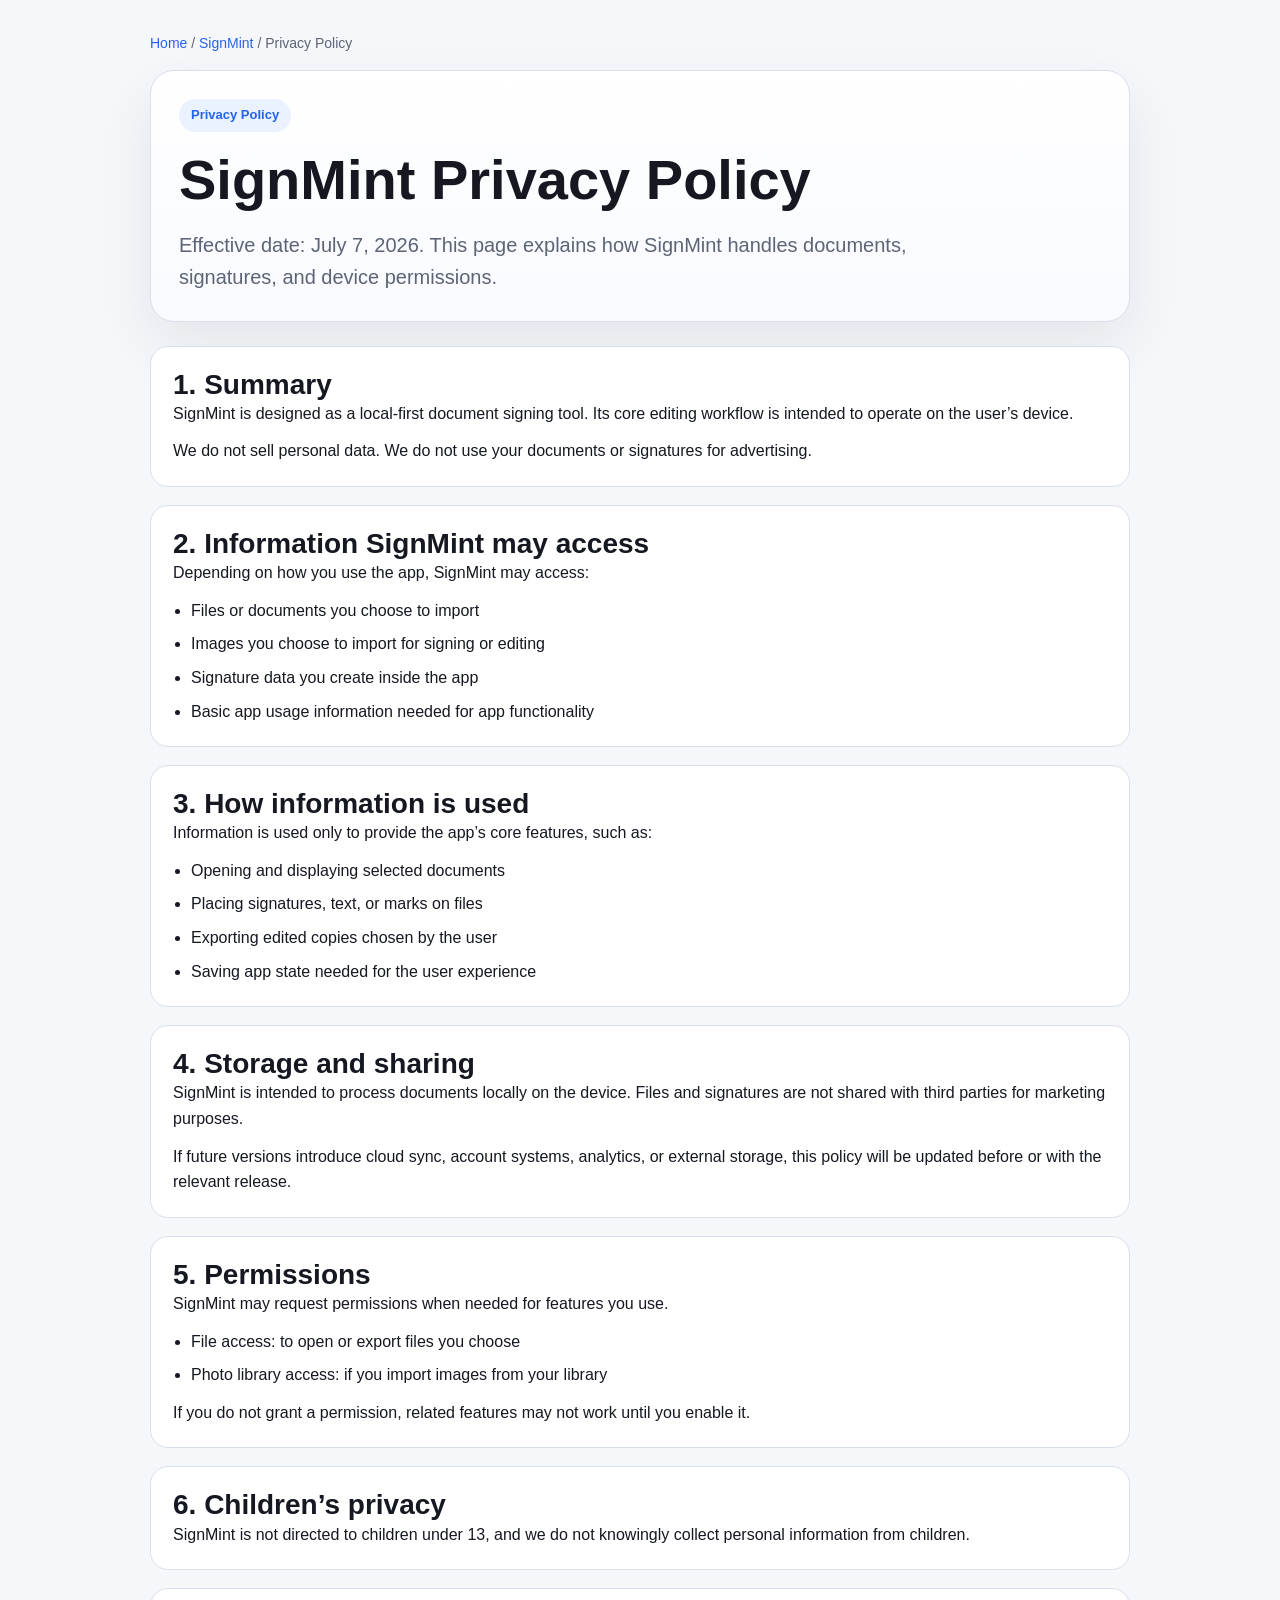
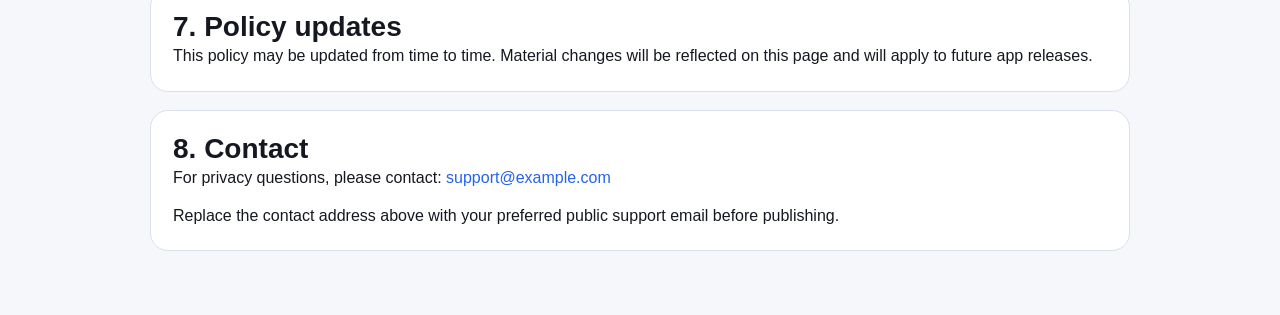
==== apps/signmint/privacy/index.html @ ff6e24cd "first commit" ====
<!DOCTYPE html>
<html lang="en">
  <head>
    <meta charset="UTF-8" />
    <meta name="viewport" content="width=device-width, initial-scale=1.0" />
    <title>SignMint Privacy Policy</title>
    <meta
      name="description"
      content="Privacy Policy for SignMint."
    />
    <link rel="stylesheet" href="../../../assets/site.css" />
  </head>
  <body>
    <main class="page">
      <div class="breadcrumb">
        <a href="../../../">Home</a> / <a href="../">SignMint</a> / Privacy
        Policy
      </div>

      <section class="hero">
        <div class="eyebrow">Privacy Policy</div>
        <h1>SignMint Privacy Policy</h1>
        <p class="lead">
          Effective date: July 7, 2026. This page explains how SignMint handles
          documents, signatures, and device permissions.
        </p>
      </section>

      <div class="policy">
        <section>
          <h2>1. Summary</h2>
          <p>
            SignMint is designed as a local-first document signing tool. Its core
            editing workflow is intended to operate on the user’s device.
          </p>
          <p>
            We do not sell personal data. We do not use your documents or
            signatures for advertising.
          </p>
        </section>

        <section>
          <h2>2. Information SignMint may access</h2>
          <p>Depending on how you use the app, SignMint may access:</p>
          <ul class="list">
            <li>Files or documents you choose to import</li>
            <li>Images you choose to import for signing or editing</li>
            <li>Signature data you create inside the app</li>
            <li>Basic app usage information needed for app functionality</li>
          </ul>
        </section>

        <section>
          <h2>3. How information is used</h2>
          <p>Information is used only to provide the app’s core features, such as:</p>
          <ul class="list">
            <li>Opening and displaying selected documents</li>
            <li>Placing signatures, text, or marks on files</li>
            <li>Exporting edited copies chosen by the user</li>
            <li>Saving app state needed for the user experience</li>
          </ul>
        </section>

        <section>
          <h2>4. Storage and sharing</h2>
          <p>
            SignMint is intended to process documents locally on the device. Files
            and signatures are not shared with third parties for marketing
            purposes.
          </p>
          <p>
            If future versions introduce cloud sync, account systems, analytics,
            or external storage, this policy will be updated before or with the
            relevant release.
          </p>
        </section>

        <section>
          <h2>5. Permissions</h2>
          <p>SignMint may request permissions when needed for features you use.</p>
          <ul class="list">
            <li>File access: to open or export files you choose</li>
            <li>Photo library access: if you import images from your library</li>
          </ul>
          <p>
            If you do not grant a permission, related features may not work until
            you enable it.
          </p>
        </section>

        <section>
          <h2>6. Children’s privacy</h2>
          <p>
            SignMint is not directed to children under 13, and we do not
            knowingly collect personal information from children.
          </p>
        </section>

        <section>
          <h2>7. Policy updates</h2>
          <p>
            This policy may be updated from time to time. Material changes will be
            reflected on this page and will apply to future app releases.
          </p>
        </section>

        <section>
          <h2>8. Contact</h2>
          <p>
            For privacy questions, please contact:
            <a href="mailto:support@example.com">support@example.com</a>
          </p>
          <p>
            Replace the contact address above with your preferred public support
            email before publishing.
          </p>
        </section>
      </div>
    </main>
  </body>
</html>
---- assets/site.css ----
:root {
  color-scheme: light;
  --bg: #f6f7fb;
  --surface: #ffffff;
  --surface-muted: #f0f3f8;
  --text: #151821;
  --muted: #5c6475;
  --line: #d9dfeb;
  --accent: #2463eb;
  --accent-soft: #eaf1ff;
  --success: #0f9f6e;
  --shadow: 0 24px 60px rgba(16, 24, 40, 0.08);
  --radius: 18px;
  --content-width: 980px;
}

* {
  box-sizing: border-box;
}

html,
body {
  margin: 0;
  padding: 0;
  background: var(--bg);
  color: var(--text);
  font-family: Inter, -apple-system, BlinkMacSystemFont, "Segoe UI", sans-serif;
  line-height: 1.6;
}

a {
  color: var(--accent);
  text-decoration: none;
}

a:hover {
  text-decoration: underline;
}

.page {
  width: min(calc(100% - 32px), var(--content-width));
  margin: 0 auto;
  padding: 32px 0 64px;
}

.hero {
  padding: 28px;
  border: 1px solid var(--line);
  border-radius: 24px;
  background: linear-gradient(180deg, #ffffff 0%, #f8faff 100%);
  box-shadow: var(--shadow);
}

.eyebrow {
  display: inline-flex;
  align-items: center;
  gap: 8px;
  padding: 6px 12px;
  border-radius: 999px;
  background: var(--accent-soft);
  color: var(--accent);
  font-size: 13px;
  font-weight: 600;
}

h1,
h2,
h3 {
  margin: 0;
  letter-spacing: 0;
  line-height: 1.15;
}

h1 {
  margin-top: 16px;
  font-size: clamp(36px, 5vw, 56px);
}

h2 {
  font-size: 28px;
}

h3 {
  font-size: 20px;
}

p {
  margin: 0;
}

.lead {
  margin-top: 16px;
  max-width: 760px;
  font-size: 20px;
  color: var(--muted);
}

.hero-actions,
.quick-links {
  display: flex;
  flex-wrap: wrap;
  gap: 12px;
  margin-top: 24px;
}

.button,
.button-secondary {
  display: inline-flex;
  align-items: center;
  justify-content: center;
  min-height: 44px;
  padding: 0 18px;
  border-radius: 999px;
  font-weight: 600;
}

.button {
  background: var(--text);
  color: #ffffff;
}

.button:hover {
  text-decoration: none;
}

.button-secondary {
  border: 1px solid var(--line);
  background: var(--surface);
  color: var(--text);
}

.button-secondary:hover {
  text-decoration: none;
}

.section {
  margin-top: 28px;
}

.grid {
  display: grid;
  gap: 18px;
  grid-template-columns: repeat(auto-fit, minmax(260px, 1fr));
}

.panel {
  padding: 22px;
  border: 1px solid var(--line);
  border-radius: var(--radius);
  background: var(--surface);
  box-shadow: var(--shadow);
}

.panel-muted {
  background: var(--surface-muted);
}

.meta {
  display: grid;
  gap: 12px;
  margin-top: 18px;
}

.meta-item {
  padding: 14px 16px;
  border: 1px solid var(--line);
  border-radius: 14px;
  background: var(--surface);
}

.meta-label {
  font-size: 13px;
  font-weight: 600;
  color: var(--muted);
}

.meta-value {
  margin-top: 4px;
  font-size: 16px;
}

.list {
  margin: 14px 0 0;
  padding-left: 18px;
}

.list li + li {
  margin-top: 8px;
}

.policy {
  display: grid;
  gap: 18px;
  margin-top: 24px;
}

.policy section {
  padding: 22px;
  border: 1px solid var(--line);
  border-radius: var(--radius);
  background: var(--surface);
}

.policy section p + p,
.policy section p + ul,
.policy section ul + p {
  margin-top: 12px;
}

.footer {
  margin-top: 40px;
  font-size: 14px;
  color: var(--muted);
}

.breadcrumb {
  margin-bottom: 16px;
  font-size: 14px;
  color: var(--muted);
}

@media (max-width: 640px) {
  .page {
    width: min(calc(100% - 24px), var(--content-width));
    padding-top: 20px;
  }

  .hero,
  .panel,
  .policy section {
    padding: 18px;
    border-radius: 16px;
  }

  .lead {
    font-size: 18px;
  }
}
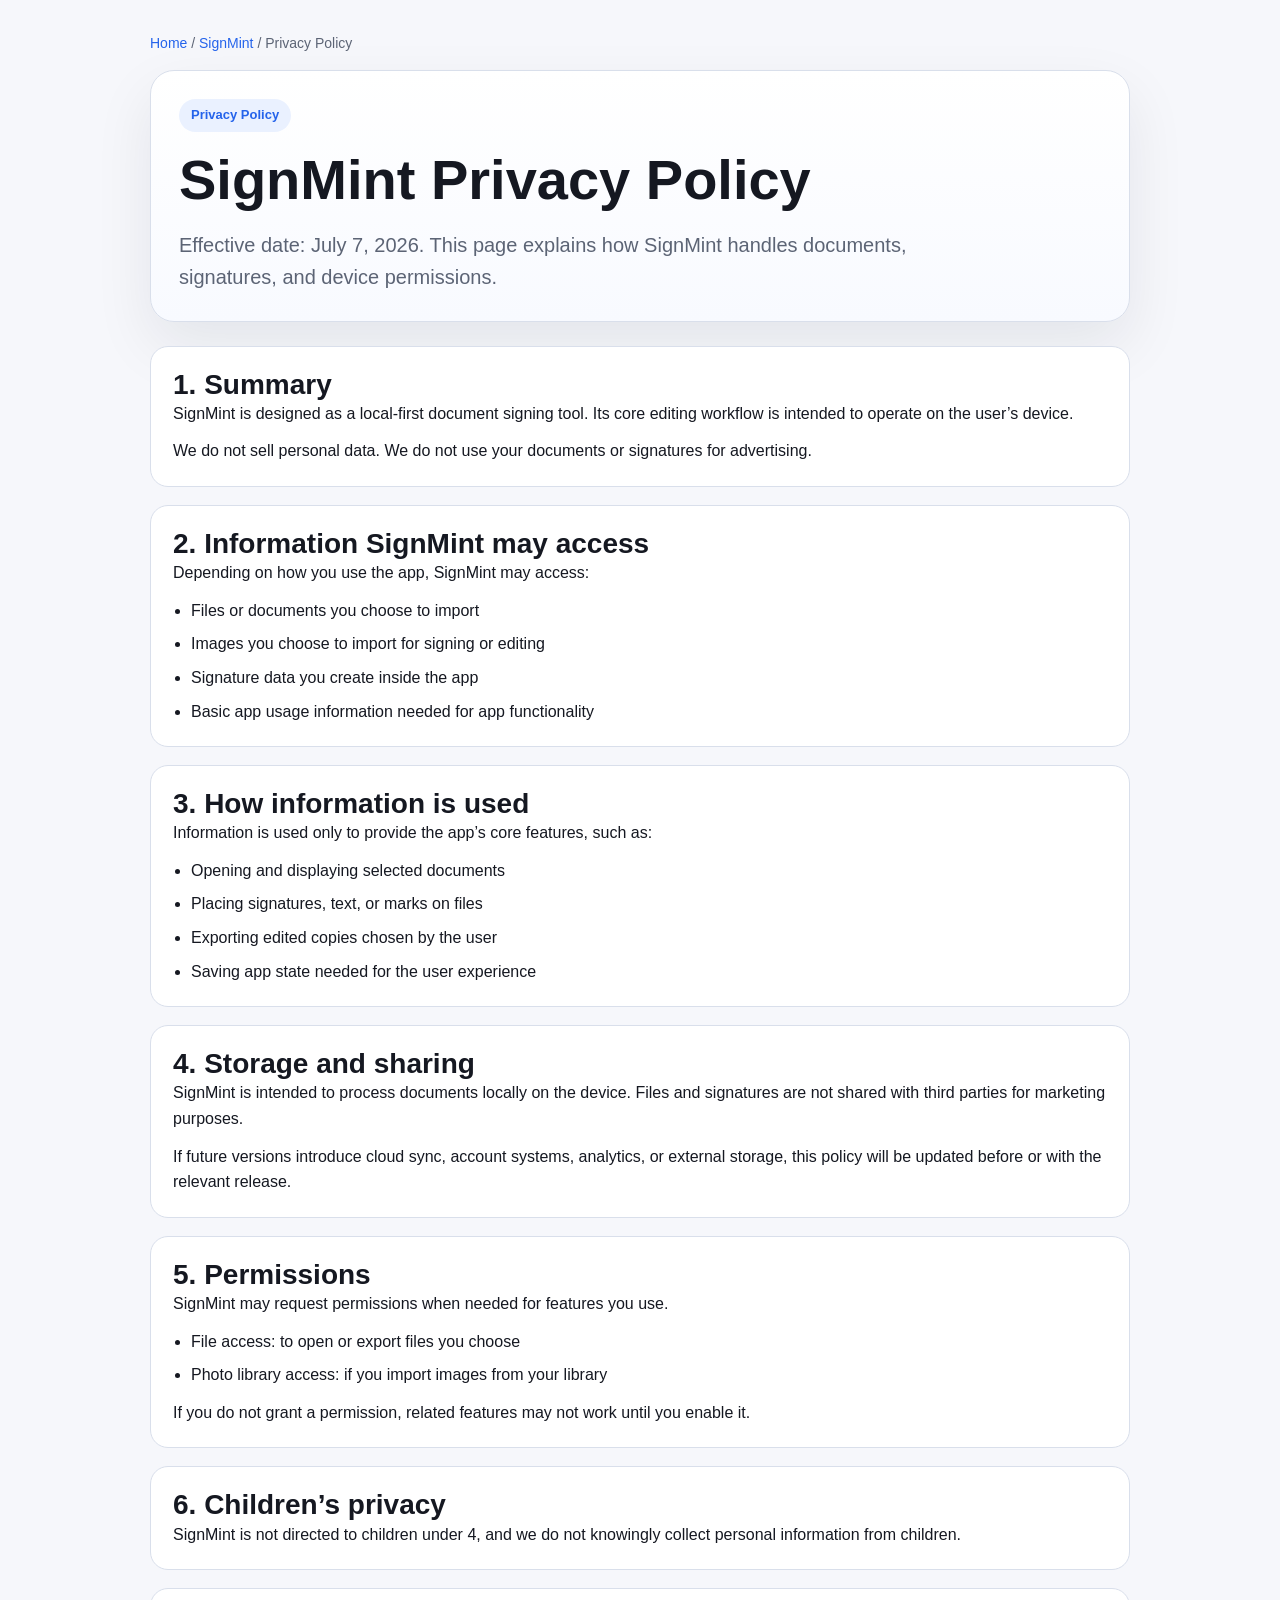
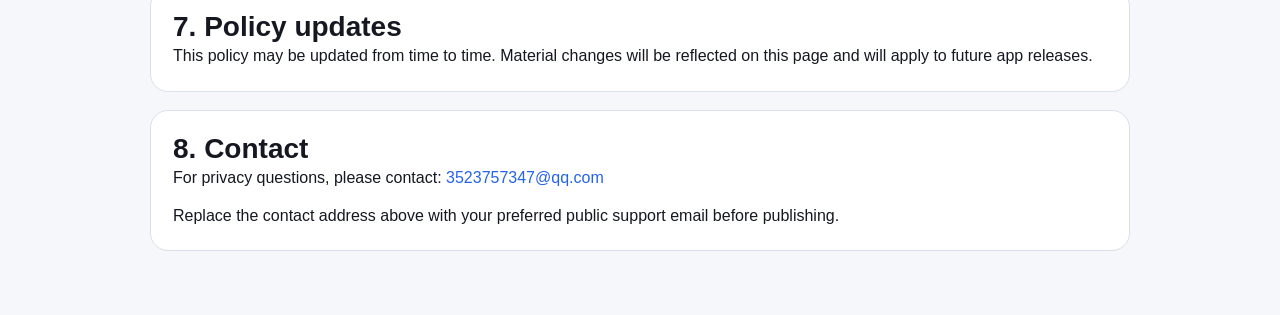
==== commit 399e1b84: "change info" ====
--- a/apps/signmint/privacy/index.html
+++ b/apps/signmint/privacy/index.html
@@ -91,7 +91,7 @@
         <section>
           <h2>6. Children’s privacy</h2>
           <p>
-            SignMint is not directed to children under 13, and we do not
+            SignMint is not directed to children under 4, and we do not
             knowingly collect personal information from children.
           </p>
         </section>
@@ -108,7 +108,7 @@
           <h2>8. Contact</h2>
           <p>
             For privacy questions, please contact:
-            <a href="mailto:support@example.com">support@example.com</a>
+            <a href="mailto:3523757347@qq.com">3523757347@qq.com</a>
           </p>
           <p>
             Replace the contact address above with your preferred public support
